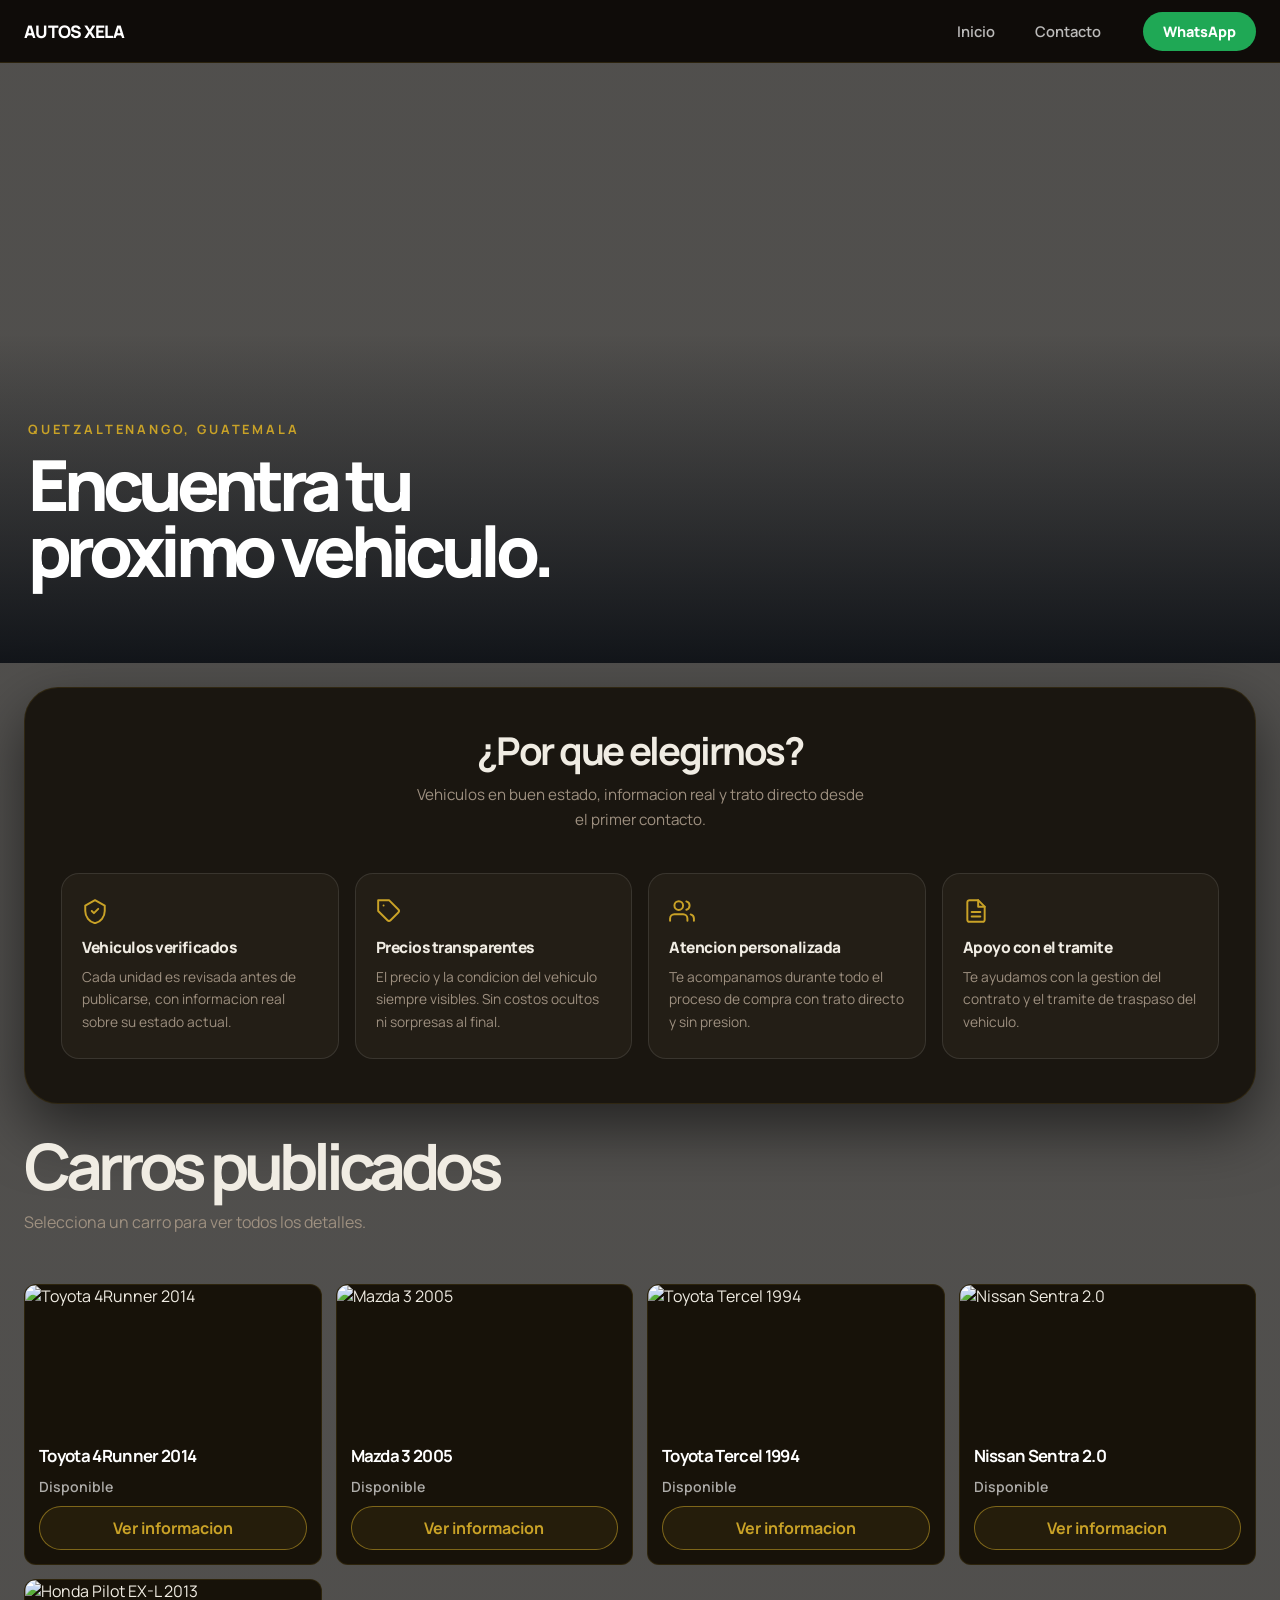
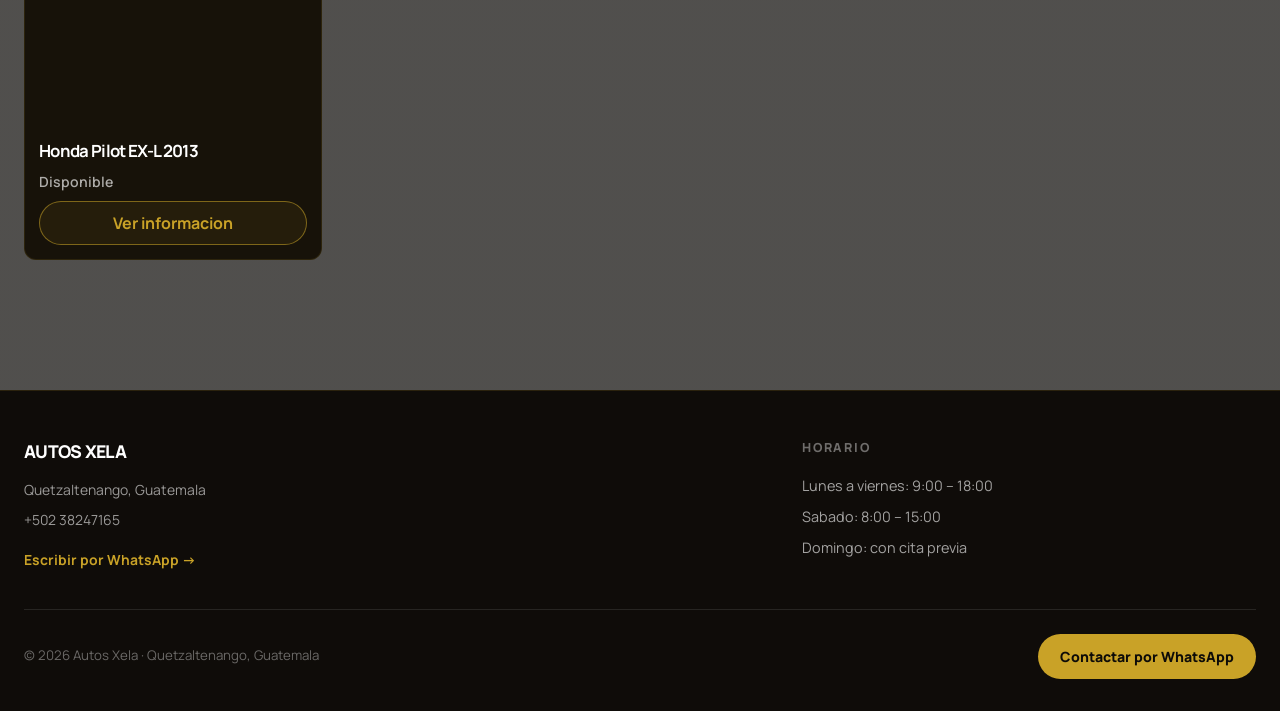
==== index.html @ ed4cdabb "Actualizar numero de WhatsApp a 38247165 en todas las paginas Co-Authored-By: Claude Sonnet 4.6 <nor" ====
<!DOCTYPE html>
<html lang="es">
<head>
  <meta charset="UTF-8">
  <meta name="viewport" content="width=device-width, initial-scale=1.0">
  <title>Autos Xela – Vehiculos en Quetzaltenango</title>
  <link rel="preconnect" href="https://fonts.googleapis.com">
  <link rel="preconnect" href="https://fonts.gstatic.com" crossorigin>
  <link href="https://fonts.googleapis.com/css2?family=Manrope:wght@400;500;700;800&display=swap" rel="stylesheet">
  <link rel="stylesheet" href="style.css">
</head>
<body>
  <div class="page-shell">

    <nav class="site-nav">
      <div class="nav-shell">
        <a href="index.html" class="nav-brand">AUTOS XELA</a>
        <div class="nav-links">
          <a href="index.html" class="nav-link">Inicio</a>
          <a href="#contacto" class="nav-link">Contacto</a>
        </div>
        <a class="whatsapp-nav-btn" href="https://wa.me/50238247165" target="_blank" rel="noopener noreferrer">WhatsApp</a>
      </div>
    </nav>

    <header class="hero">
      <div class="hero-cta-block">
        <span class="hero-cta-label">Quetzaltenango, Guatemala</span>
        <h1 class="hero-cta-heading">Encuentra tu<br>proximo vehiculo.</h1>
      </div>
    </header>

    <section class="why-section">
      <div class="why-shell">
        <div class="why-header">
          <h2>¿Por que elegirnos?</h2>
          <p>Vehiculos en buen estado, informacion real y trato directo desde el primer contacto.</p>
        </div>
        <div class="why-grid">
          <div class="why-card">
            <div class="why-icon">
              <svg viewBox="0 0 24 24" fill="none" stroke="currentColor" stroke-width="1.8" stroke-linecap="round" stroke-linejoin="round">
                <path d="M12 2L3 7v5c0 5.25 3.75 10.15 9 11.25C17.25 22.15 21 17.25 21 12V7L12 2z"/>
                <polyline points="9 12 11 14 15 10"/>
              </svg>
            </div>
            <h3>Vehiculos verificados</h3>
            <p>Cada unidad es revisada antes de publicarse, con informacion real sobre su estado actual.</p>
          </div>
          <div class="why-card">
            <div class="why-icon">
              <svg viewBox="0 0 24 24" fill="none" stroke="currentColor" stroke-width="1.8" stroke-linecap="round" stroke-linejoin="round">
                <path d="M20.59 13.41l-7.17 7.17a2 2 0 01-2.83 0L2 12V2h10l8.59 8.59a2 2 0 010 2.82z"/>
                <line x1="7" y1="7" x2="7.01" y2="7"/>
              </svg>
            </div>
            <h3>Precios transparentes</h3>
            <p>El precio y la condicion del vehiculo siempre visibles. Sin costos ocultos ni sorpresas al final.</p>
          </div>
          <div class="why-card">
            <div class="why-icon">
              <svg viewBox="0 0 24 24" fill="none" stroke="currentColor" stroke-width="1.8" stroke-linecap="round" stroke-linejoin="round">
                <path d="M17 21v-2a4 4 0 00-4-4H5a4 4 0 00-4 4v2"/>
                <circle cx="9" cy="7" r="4"/>
                <path d="M23 21v-2a4 4 0 00-3-3.87M16 3.13a4 4 0 010 7.75"/>
              </svg>
            </div>
            <h3>Atencion personalizada</h3>
            <p>Te acompanamos durante todo el proceso de compra con trato directo y sin presion.</p>
          </div>
          <div class="why-card">
            <div class="why-icon">
              <svg viewBox="0 0 24 24" fill="none" stroke="currentColor" stroke-width="1.8" stroke-linecap="round" stroke-linejoin="round">
                <path d="M14 2H6a2 2 0 00-2 2v16a2 2 0 002 2h12a2 2 0 002-2V8z"/>
                <polyline points="14 2 14 8 20 8"/>
                <line x1="16" y1="13" x2="8" y2="13"/>
                <line x1="16" y1="17" x2="8" y2="17"/>
              </svg>
            </div>
            <h3>Apoyo con el tramite</h3>
            <p>Te ayudamos con la gestion del contrato y el tramite de traspaso del vehiculo.</p>
          </div>
        </div>
      </div>
    </section>

    <main class="main-content">
      <section class="inventory-section">
        <div class="section-title">
          <h2>Carros publicados</h2>
          <p>Selecciona un carro para ver todos los detalles.</p>
        </div>
        <div class="inventory-grid" id="inventoryGrid"></div>
      </section>
    </main>

    <footer id="contacto" class="site-footer">
      <div class="footer-shell">
        <div class="footer-main-grid">
          <div class="footer-brand-col">
            <span class="footer-brand">AUTOS XELA</span>
            <p>Quetzaltenango, Guatemala</p>
            <p>+502 38247165</p>
            <a class="footer-wa-inline" href="https://wa.me/50238247165" target="_blank" rel="noopener noreferrer">Escribir por WhatsApp →</a>
          </div>
          <div class="footer-column">
            <h3>Horario</h3>
            <p>Lunes a viernes: 9:00 – 18:00</p>
            <p>Sabado: 8:00 – 15:00</p>
            <p>Domingo: con cita previa</p>
          </div>
        </div>
        <div class="footer-bottom">
          <p>© 2026 Autos Xela · Quetzaltenango, Guatemala</p>
          <a class="footer-whatsapp" href="https://wa.me/50238247165" target="_blank" rel="noopener noreferrer">Contactar por WhatsApp</a>
        </div>
      </div>
    </footer>

  </div>

  <template id="carCardTemplate">
    <article class="car-card">
      <img class="car-main-image" src="" alt="">
      <div class="car-card-body">
        <h3 class="car-title"></h3>
        <p class="car-status-text"></p>
        <button class="view-details-btn" type="button">Ver informacion</button>
      </div>
    </article>
  </template>

  <script>
    const defaultCars = [
      {
        id: 1001,
        name: "Toyota 4Runner 2014",
        status: "Disponible",
        price: "Q140,000",
        priceType: "Negociable",
        mainImage: "imagenes/Secundaria1.png",
        secondaryImages: [
          "imagenes/Enfrente1.jpeg",
          "imagenes/Carro1.jpeg",
          "imagenes/Foto1.jpeg",
          "imagenes/Detras1.jpeg",
          "imagenes/Baul1.jpeg",
          "imagenes/Timon.jpeg"
        ],
        specs: [
          { label: "Año",         value: "2014" },
          { label: "Version",     value: "SR5" },
          { label: "Motor",       value: "V6 4.0L DOHC" },
          { label: "Potencia",    value: "270 HP" },
          { label: "Torque",      value: "278 lb-pie" },
          { label: "Transmision", value: "Automatica 5 vel." },
          { label: "Traccion",    value: "4x2" },
          { label: "Combustible", value: "Gasolina" },
          { label: "Pasajeros",   value: "5 - 7" },
          { label: "Tanque",      value: "87 litros" },
          { label: "Frenos",      value: "ABS" },
          { label: "Remolque",    value: "Hasta 2,268 kg" }
        ],
        highlights: [
          "Motor en excelente estado",
          "Interior de cuero original",
          "Llantas al 95% de vida",
          "Aire acondicionado funcionando perfectamente",
          "89,000 millas comprobables",
          "Sin ningun check ni pendiente mecanico",
          "Detalles menores de pintura exterior",
          "Ideal para ciudad y viajes largos"
        ],
        description: "Q140,000 — Negociable. SUV robusta en excelente estado general."
      },
      {
        id: 1002,
        name: "Mazda 3 2005",
        status: "Disponible",
        price: "Q20,000",
        priceType: "Precio fijo",
        mainImage: "imagenes/Secundaria2.jfif",
        secondaryImages: [
          "imagenes/Baul2.jfif",
          "imagenes/Baul2.1.jfif",
          "imagenes/Capo2.jfif",
          "imagenes/Motor2.jfif",
          "imagenes/Volante2.jfif"
        ],
        specs: [
          { label: "Año",         value: "2005" },
          { label: "Color",       value: "Gris" },
          { label: "Motor",       value: "2.3L DOHC" },
          { label: "Cilindros",   value: "4 en linea" },
          { label: "Transmision", value: "Automatica Tiptronic" },
          { label: "Traccion",    value: "Delantera (FWD)" },
          { label: "Combustible", value: "Gasolina" },
          { label: "Pasajeros",   value: "5" },
          { label: "Direccion",   value: "Asistida" },
          { label: "A/C",         value: "Si" }
        ],
        highlights: [
          "Motor 2.3L al 100%, sin humo ni corrosion",
          "Transmision automatica Tiptronic",
          "Suspension ajustada recientemente",
          "Aire acondicionado funcionando correctamente",
          "Interior espacioso para 5 pasajeros",
          "Llantas con aprox. 50% de vida util",
          "Economico de mantener, ideal para uso diario",
          "Detalles esteticos de pintura en bumper y capo"
        ],
        description: "Q20,000 — Precio fijo. Mazda 3 Sedan 2005 color gris."
      },
      {
        id: 1003,
        name: "Toyota Tercel 1994",
        status: "Disponible",
        price: "Q20,000",
        priceType: "Poco negociable",
        mainImage: "imagenes/Toyota Tercel 1994.jpeg",
        secondaryImages: [],
        bodyDescription: "Toyota Tercel 1994 de 2 puertas, equipado con motor 1.5L y transmision mecanica. Vehiculo economico y confiable, ideal para uso diario. Cuenta con aire acondicionado, suspension en buenas condiciones y llantas con aproximadamente 70% de vida util.",
        specs: [
          { label: "Marca",       value: "Toyota" },
          { label: "Modelo",      value: "Tercel" },
          { label: "Motor",       value: "1.5L" },
          { label: "Cilindros",   value: "4 en linea" },
          { label: "Transmision", value: "Mecanica" },
          { label: "Direccion",   value: "Asistida" },
          { label: "Combustible", value: "Gasolina" }
        ],
        highlights: [
          "Motor 1.5L economico y confiable",
          "Caja mecanica en excelente estado",
          "Suspension en buenas condiciones",
          "Aire acondicionado equipado",
          "Llantas con 70% de vida util",
          "Vehiculo ligero y economico de mantener",
          "Modificaciones esteticas deportivas"
        ],
        negatives: [
          "Detalles de pintura en distintas areas",
          "Rayones y desgaste estetico por uso",
          "Modificaciones visuales realizadas por propietario anterior"
        ],
        description: "Q20,000 — Poco negociable."
      },
      {
        id: 1004,
        name: "Nissan Sentra 2.0",
        status: "Disponible",
        price: "Q24,000",
        priceType: "Poco negociable",
        mainImage: "imagenes/Nissan Sentra 2.0.png",
        secondaryImages: [],
        bodyDescription: "Nissan Sentra equipado con motor 2.0L y transmision automatica. Vehiculo comodo, economico y confiable para uso diario. Motor, caja y suspension en excelente estado de funcionamiento.",
        specs: [
          { label: "Marca",       value: "Nissan" },
          { label: "Modelo",      value: "Sentra" },
          { label: "Motor",       value: "2.0L" },
          { label: "Transmision", value: "Automatica" },
          { label: "Combustible", value: "Gasolina" },
          { label: "Direccion",   value: "Asistida" }
        ],
        highlights: [
          "Motor 2.0L en excelente estado",
          "Caja automatica funcionando al 100%",
          "Suspension en optimas condiciones",
          "Aire acondicionado funcionando correctamente",
          "Vehiculo economico de mantener",
          "Ideal para uso diario y familiar"
        ],
        negatives: [
          "Rayones visibles en la pintura",
          "Actualmente cuenta con 3 aros instalados",
          "Desgaste estetico normal por uso",
          "Se recomienda inspeccion visual para verificar detalles cosmeticos"
        ],
        description: "Q24,000 — Poco negociable."
      },
      {
        id: 1005,
        name: "Honda Pilot EX-L 2013",
        status: "Disponible",
        price: "Q65,000",
        priceType: "Poco negociable",
        mainImage: "imagenes/Honda Pilot EX-L 2013.png",
        secondaryImages: [],
        bodyDescription: "Honda Pilot 2013 equipada con motor 3.5L V6 y transmision automatica. Vehiculo espacioso y comodo para toda la familia, ideal para uso diario o viajes largos.",
        specs: [
          { label: "Marca",       value: "Honda" },
          { label: "Modelo",      value: "Pilot EX-L" },
          { label: "Motor",       value: "3.5L V6" },
          { label: "Transmision", value: "Automatica" },
          { label: "Combustible", value: "Gasolina" },
          { label: "Pasajeros",   value: "8" }
        ],
        highlights: [],
        negatives: [],
        description: "Q65,000 — Poco negociable."
      },
    ];

    const storageKey = "carros-page-inventory";
    const dbName    = "carros-page-db";
    const storeName = "inventario";
    const inventoryGrid = document.getElementById("inventoryGrid");
    const template      = document.getElementById("carCardTemplate");
    let carsCache = [];

    function shouldRemoveCar(car) {
      const name = (car?.name || "").trim().toLowerCase();
      if (name === "yaris" || name === "hola") return true;
      if ((car?.mainImage || "").includes("unsplash.com")) return true;
      return false;
    }

    function sanitizeCars(cars) {
      if (!Array.isArray(cars)) return [];
      return cars.filter((car) => !shouldRemoveCar(car));
    }

    function openDatabase() {
      return new Promise((resolve, reject) => {
        const req = indexedDB.open(dbName, 1);
        req.onupgradeneeded = () => {
          const db = req.result;
          if (!db.objectStoreNames.contains(storeName)) db.createObjectStore(storeName);
        };
        req.onsuccess = () => resolve(req.result);
        req.onerror  = () => reject(new Error("No se pudo abrir la base de datos del navegador."));
      });
    }

    async function readInventoryFromDb() {
      const db = await openDatabase();
      return new Promise((resolve, reject) => {
        const tx  = db.transaction(storeName, "readonly");
        const req = tx.objectStore(storeName).get(storageKey);
        req.onsuccess = () => resolve(req.result);
        req.onerror   = () => reject(new Error("No se pudo leer el inventario guardado."));
      });
    }

    async function writeInventoryToDb(cars) {
      const db = await openDatabase();
      return new Promise((resolve, reject) => {
        const tx  = db.transaction(storeName, "readwrite");
        const req = tx.objectStore(storeName).put(cars, storageKey);
        req.onsuccess = () => resolve();
        req.onerror   = () => reject(new Error("No se pudo guardar el inventario."));
      });
    }

    async function loadCars() {
      const savedCars = await readInventoryFromDb();
      if (Array.isArray(savedCars) && savedCars.length > 0) {
        let cleaned = sanitizeCars(savedCars);
        let needsSave = false;

        cleaned = cleaned.map(car => {
          const def = defaultCars.find(d => d.name === car.name);
          if (!car.id) {
            car.id = def ? def.id : Date.now();
            needsSave = true;
          }
          if (def) {
            if (!car.specs      && def.specs)      { car.specs      = def.specs;      needsSave = true; }
            if (!car.highlights && def.highlights)  { car.highlights = def.highlights; needsSave = true; }
            if (!car.price      && def.price)      { car.price      = def.price;      needsSave = true; }
            if (!car.priceType  && def.priceType)  { car.priceType  = def.priceType;  needsSave = true; }
          }
          return car;
        });

        if (cleaned.length !== savedCars.length) {
          needsSave = true;
        }
        if (needsSave) await writeInventoryToDb(cleaned);
        carsCache = cleaned;
        return cleaned;
      }

      const legacy = localStorage.getItem(storageKey);
      if (legacy) {
        try {
          const parsed = JSON.parse(legacy);
          if (Array.isArray(parsed) && parsed.length > 0) {
            const cleaned = sanitizeCars(parsed);
            await writeInventoryToDb(cleaned);
            localStorage.removeItem(storageKey);
            carsCache = cleaned;
            return cleaned;
          }
        } catch (_) {
          localStorage.removeItem(storageKey);
        }
      }

      const defaults = sanitizeCars(defaultCars);
      await writeInventoryToDb(defaults);
      carsCache = defaults;
      return defaults;
    }

    async function renderCars() {
      const cars = await loadCars();
      inventoryGrid.innerHTML = "";

      cars.forEach((car) => {
        const card      = template.content.cloneNode(true);
        const img       = card.querySelector(".car-main-image");
        const title     = card.querySelector(".car-title");
        const statusTxt = card.querySelector(".car-status-text");
        const btn       = card.querySelector(".view-details-btn");

        img.src               = car.mainImage;
        img.alt               = car.name;
        title.textContent     = car.name;
        statusTxt.textContent = car.status;

        btn.addEventListener("click", () => {
          window.location.href = "carro.html?id=" + car.id;
        });

        inventoryGrid.appendChild(card);
      });
    }

    renderCars().catch(console.error);
  </script>
</body>
</html>
---- style.css ----
:root {
  --bg: #0d0b08;
  --surface: #1a1610;
  --soft-surface: #231e16;
  --text: #f0ece3;
  --muted: #9e9080;
  --line: rgba(255, 255, 255, 0.1);
  --green: #1aa360;
  --red: #e05c54;
  --whatsapp: #1fa855;
  --blue: #c9a227;
  --gold: #c9a227;
  --radius-xl: 34px;
  --radius-lg: 24px;
  --radius-md: 18px;
  --shadow: 0 24px 60px rgba(0, 0, 0, 0.55);
}

* {
  box-sizing: border-box;
  margin: 0;
  padding: 0;
}

body {
  font-family: "Manrope", sans-serif;
  background:
    linear-gradient(rgba(13,11,8,0.72), rgba(13,11,8,0.72)),
    url('imagenes/FondoPagina.png') center top / cover no-repeat fixed;
  color: var(--text);
}

img {
  width: 100%;
  display: block;
}

button, input, textarea, select {
  font: inherit;
}

a {
  color: inherit;
  text-decoration: none;
}

.page-shell {
  width: min(100%, 1440px);
  margin: 0 auto;
  background: transparent;
}

/* ── Nav ──────────────────────────────────────── */

.site-nav {
  background: #0f0c09;
  border-bottom: 1px solid rgba(201, 162, 39, 0.15);
  padding: 0 24px;
}

.nav-shell {
  display: flex;
  align-items: center;
  height: 62px;
  gap: 24px;
}

.nav-brand {
  font-size: 1.08rem;
  font-weight: 800;
  color: #ffffff;
  letter-spacing: -0.04em;
  margin-right: auto;
}

.nav-links {
  display: flex;
  align-items: center;
  gap: 4px;
}

.nav-link {
  padding: 8px 18px;
  border-radius: 999px;
  color: rgba(255, 255, 255, 0.72);
  font-size: 0.92rem;
  font-weight: 600;
  transition: background 0.15s, color 0.15s;
}

.nav-link:hover {
  background: rgba(255, 255, 255, 0.09);
  color: #ffffff;
}

.whatsapp-nav-btn {
  padding: 10px 20px;
  border-radius: 999px;
  background: var(--whatsapp);
  color: #fff;
  font-size: 0.9rem;
  font-weight: 800;
  transition: background 0.15s;
  white-space: nowrap;
}

.whatsapp-nav-btn:hover {
  background: #168647;
}

/* ── Hero ────────────────────────────────────────── */

.hero {
  position: relative;
  height: 600px;
  background: url('imagenes/Principal1.png') center / cover no-repeat;
  overflow: hidden;
  display: flex;
  align-items: flex-end;
}

.hero::before {
  content: '';
  position: absolute;
  inset: 0;
  background: linear-gradient(to top, rgba(4, 8, 14, 0.82) 0%, transparent 55%);
}

.hero-cta-block {
  position: relative;
  z-index: 1;
  padding: 0 28px 48px;
}

.hero-cta-label {
  display: block;
  color: var(--gold);
  font-size: 0.80rem;
  font-weight: 700;
  letter-spacing: 0.22em;
  text-transform: uppercase;
  margin-bottom: 14px;
}

.hero-cta-heading {
  font-size: clamp(2.4rem, 5.5vw, 4.4rem);
  font-weight: 800;
  letter-spacing: -0.08em;
  color: #ffffff;
  line-height: 0.93;
  margin-bottom: 32px;
}

.hero-cta-btn {
  display: inline-flex;
  align-items: center;
  gap: 10px;
  padding: 18px 36px;
  background: var(--gold);
  color: #0d0b08;
  border-radius: 999px;
  font-weight: 800;
  font-size: 0.97rem;
  transition: opacity 0.15s;
}

.hero-cta-btn:hover {
  opacity: 0.88;
}

.hero-plain {
  height: 280px;
  background: url('imagenes/Principal1.png') center / cover no-repeat;
  overflow: hidden;
  position: relative;
}

.hero-plain::after {
  content: '';
  position: absolute;
  inset: 0;
  background: linear-gradient(to bottom, rgba(13,11,8,0.35) 0%, rgba(13,11,8,0.7) 100%);
}

/* ── Main ──────────────────────────────────────── */

.main-content {
  padding-top: 24px;
}

.form-section,
.inventory-section {
  padding: 0 24px;
}

.section-card {
  background: var(--surface);
  box-shadow: var(--shadow);
  border-radius: var(--radius-xl);
  border: 1px solid rgba(201, 162, 39, 0.1);
}

.form-shell {
  padding: 40px;
}

.section-title {
  margin-bottom: 28px;
}

.section-title h2 {
  font-size: clamp(2.8rem, 5vw, 4.3rem);
  line-height: 0.95;
  letter-spacing: -0.08em;
}

.section-title p {
  margin-top: 14px;
  color: var(--muted);
  max-width: 620px;
  line-height: 1.6;
}

/* ── Form ──────────────────────────────────────── */

.car-form {
  display: grid;
  grid-template-columns: repeat(2, 1fr);
  gap: 18px;
}

.input-group {
  display: flex;
  flex-direction: column;
  gap: 10px;
}

.input-group label {
  font-size: 0.95rem;
  font-weight: 700;
}

.input-help {
  color: var(--muted);
  font-size: 0.85rem;
  line-height: 1.5;
}

.input-group input,
.input-group textarea,
.input-group select {
  width: 100%;
  padding: 16px 18px;
  border: 1px solid var(--line);
  border-radius: var(--radius-md);
  background: #fff;
  color: var(--text);
  outline: 0;
}

.input-group textarea {
  resize: vertical;
}

.full-width,
.submit-btn {
  grid-column: 1 / -1;
}

.submit-btn {
  justify-self: start;
}

.primary-btn {
  border: 0;
  border-radius: 999px;
  padding: 15px 26px;
  background: var(--blue);
  color: #fff;
  font-weight: 700;
  cursor: pointer;
}

.form-message {
  grid-column: 1 / -1;
  min-height: 24px;
  font-size: 0.95rem;
  font-weight: 700;
}

.form-message.success { color: var(--green); }
.form-message.error   { color: var(--red); }

/* ── Inventory ──────────────────────────────────── */

.inventory-section {
  padding-bottom: 70px;
  padding-top: 8px;
}

.inventory-section .section-title {
  padding-bottom: 20px;
}

.form-section {
  padding-bottom: 70px;
}

.inventory-shell {
  padding: 40px;
  background: var(--soft-surface);
}

.inventory-grid {
  display: grid;
  grid-template-columns: repeat(4, 1fr);
  gap: 14px;
}

.car-card {
  background: #171209;
  border: 1px solid rgba(201, 162, 39, 0.12);
  overflow: hidden;
  display: flex;
  flex-direction: column;
  border-radius: 12px;
  transition: transform 0.2s ease, border-color 0.2s ease, box-shadow 0.2s ease;
}

.car-card:hover {
  border-color: rgba(201, 162, 39, 0.5);
  transform: translateY(-2px);
  box-shadow: 0 8px 32px rgba(201, 162, 39, 0.12);
}

.car-main-image {
  height: 145px;
  object-fit: cover;
}

.car-card-body {
  padding: 14px;
  display: flex;
  flex-direction: column;
  gap: 10px;
}

.car-title {
  font-size: 1.05rem;
  letter-spacing: -0.04em;
  color: #fff;
}

.car-status-text {
  color: rgba(255, 255, 255, 0.65);
  font-size: 0.88rem;
  font-weight: 600;
}

.view-details-btn {
  border: 1.5px solid rgba(201, 162, 39, 0.55);
  border-radius: 999px;
  padding: 10px 14px;
  background: rgba(201, 162, 39, 0.08);
  color: var(--gold);
  font-weight: 700;
  cursor: pointer;
  transition: background 0.2s, border-color 0.2s;
}

.view-details-btn:hover {
  background: rgba(201, 162, 39, 0.18);
  border-color: var(--gold);
}

/* ── Why Section ────────────────────────────────── */

.why-section {
  padding: 24px 24px 0;
}

.why-shell {
  background: var(--surface);
  border: 1px solid rgba(201, 162, 39, 0.12);
  border-radius: var(--radius-xl);
  padding: 44px 36px;
  box-shadow: var(--shadow);
}

.why-header {
  text-align: center;
  margin-bottom: 40px;
}

.why-header h2 {
  font-size: clamp(1.7rem, 3vw, 2.4rem);
  letter-spacing: -0.06em;
  line-height: 1;
  margin-bottom: 12px;
}

.why-header p {
  color: var(--muted);
  font-size: 0.95rem;
  max-width: 460px;
  margin: 0 auto;
  line-height: 1.65;
}

.why-grid {
  display: grid;
  grid-template-columns: repeat(4, 1fr);
  gap: 16px;
}

.why-card {
  background: var(--soft-surface);
  border-radius: 18px;
  padding: 24px 20px;
  border: 1px solid var(--line);
}

.why-icon {
  width: 26px;
  height: 26px;
  color: var(--gold);
  margin-bottom: 12px;
}

.why-card h3 {
  font-size: 0.97rem;
  font-weight: 800;
  letter-spacing: -0.03em;
  margin-bottom: 8px;
  color: var(--text);
}

.why-card p {
  color: var(--muted);
  font-size: 0.86rem;
  line-height: 1.65;
}

/* ── Footer ─────────────────────────────────────── */

.site-footer {
  background: #0f0c09;
  border-top: 1px solid rgba(201, 162, 39, 0.15);
  margin-top: 60px;
  padding: 48px 24px 0;
  color: #fff;
}

.footer-shell {
  max-width: 100%;
}

.footer-main-grid {
  display: grid;
  grid-template-columns: 1.6fr 1fr;
  gap: 52px;
  padding-bottom: 40px;
  border-bottom: 1px solid rgba(255, 255, 255, 0.1);
}

.footer-brand-col {
  display: flex;
  flex-direction: column;
  gap: 8px;
}

.footer-brand {
  font-size: 1.1rem;
  font-weight: 800;
  letter-spacing: -0.04em;
  color: #ffffff;
  margin-bottom: 8px;
}

.footer-brand-col p {
  color: rgba(255, 255, 255, 0.58);
  font-size: 0.87rem;
  line-height: 1.6;
}

.footer-wa-inline {
  display: inline-block;
  margin-top: 10px;
  color: var(--gold);
  font-size: 0.87rem;
  font-weight: 700;
  transition: opacity 0.15s;
}

.footer-wa-inline:hover { opacity: 0.8; }

.footer-column {
  display: flex;
  flex-direction: column;
}

.footer-column h3 {
  font-size: 0.78rem;
  font-weight: 800;
  letter-spacing: 0.14em;
  text-transform: uppercase;
  color: rgba(255, 255, 255, 0.4);
  margin-bottom: 18px;
}

.footer-column p {
  color: rgba(255, 255, 255, 0.62);
  font-size: 0.9rem;
  line-height: 1.6;
  margin-bottom: 8px;
}

.footer-column a {
  display: block;
  color: rgba(255, 255, 255, 0.75);
  font-size: 0.9rem;
  font-weight: 600;
  margin-bottom: 10px;
  transition: color 0.15s;
}

.footer-column a:hover { color: #ffffff; }

.footer-bottom {
  display: flex;
  align-items: center;
  justify-content: space-between;
  gap: 20px;
  padding: 24px 0 32px;
}

.footer-bottom p {
  color: rgba(255, 255, 255, 0.38);
  font-size: 0.83rem;
  line-height: 1.5;
}

.footer-whatsapp {
  display: inline-flex;
  align-items: center;
  justify-content: center;
  padding: 13px 22px;
  border-radius: 999px;
  background: var(--gold);
  color: #0d0b08;
  font-size: 0.88rem;
  font-weight: 800;
  white-space: nowrap;
  transition: opacity 0.15s;
}

.footer-whatsapp:hover { opacity: 0.88; }

/* ── Lightbox ─────────────────────────────────────── */

.lightbox {
  position: fixed;
  inset: 0;
  background: rgba(4, 8, 14, 0.96);
  z-index: 9999;
  display: flex;
  align-items: center;
  justify-content: center;
  padding: 60px 80px;
  opacity: 0;
  pointer-events: none;
  transition: opacity 0.22s;
}

.lightbox.open {
  opacity: 1;
  pointer-events: all;
}

.lightbox-img {
  max-width: 100%;
  max-height: 100%;
  object-fit: contain;
  border-radius: 10px;
  user-select: none;
  display: block;
}

.lightbox-close {
  position: absolute;
  top: 18px;
  right: 22px;
  width: 44px;
  height: 44px;
  border-radius: 50%;
  background: rgba(255, 255, 255, 0.10);
  border: 1px solid rgba(255, 255, 255, 0.18);
  color: #fff;
  font-size: 1.4rem;
  cursor: pointer;
  display: flex;
  align-items: center;
  justify-content: center;
  transition: background 0.15s;
}

.lightbox-close:hover { background: rgba(255, 255, 255, 0.22); }

.lightbox-prev,
.lightbox-next {
  position: absolute;
  top: 50%;
  transform: translateY(-50%);
  width: 52px;
  height: 52px;
  border-radius: 50%;
  background: rgba(255, 255, 255, 0.10);
  border: 1px solid rgba(255, 255, 255, 0.18);
  color: #fff;
  font-size: 1.3rem;
  cursor: pointer;
  display: flex;
  align-items: center;
  justify-content: center;
  transition: background 0.15s;
}

.lightbox-prev { left: 20px; }
.lightbox-next { right: 20px; }
.lightbox-prev:hover,
.lightbox-next:hover { background: rgba(255, 255, 255, 0.22); }

.lightbox-counter {
  position: absolute;
  bottom: 20px;
  left: 50%;
  transform: translateX(-50%);
  color: rgba(255, 255, 255, 0.55);
  font-size: 0.86rem;
  font-weight: 600;
  letter-spacing: 0.08em;
}

/* ── Pagina de detalle del carro ─────────────────── */

.car-page-wrapper {
  padding: 36px 24px 80px;
}

.car-back-btn {
  display: inline-flex;
  align-items: center;
  gap: 8px;
  margin-bottom: 28px;
  color: var(--muted);
  font-size: 0.92rem;
  font-weight: 700;
  background: none;
  border: none;
  cursor: pointer;
  padding: 0;
  transition: color 0.15s;
}

.car-back-btn:hover {
  color: var(--text);
}

.car-page-hero {
  position: relative;
  height: 500px;
  border-radius: 28px;
  overflow: hidden;
  background: #d0d5dc;
  margin-bottom: 32px;
}

.car-page-hero img {
  width: 100%;
  height: 100%;
  object-fit: cover;
}

.car-page-hero::after {
  content: '';
  position: absolute;
  inset: 0;
  background: linear-gradient(to top, rgba(4, 8, 14, 0.72) 0%, transparent 55%);
}

.car-page-hero-footer {
  position: absolute;
  bottom: 30px;
  left: 36px;
  right: 36px;
  z-index: 1;
  display: flex;
  align-items: flex-end;
  justify-content: space-between;
  gap: 16px;
}

.car-page-name {
  font-size: clamp(2rem, 4vw, 3.2rem);
  line-height: 0.95;
  letter-spacing: -0.07em;
  color: #ffffff;
}

.car-page-status {
  display: inline-flex;
  align-items: center;
  padding: 8px 18px;
  border-radius: 999px;
  font-size: 0.82rem;
  font-weight: 800;
  letter-spacing: 0.08em;
  text-transform: uppercase;
  color: #fff;
  white-space: nowrap;
  flex-shrink: 0;
}

.car-page-status.available { background: var(--green); }
.car-page-status.sold      { background: var(--red); }

.car-page-body {
  display: grid;
  grid-template-columns: 1fr 380px;
  gap: 28px;
  align-items: start;
}

.car-page-left {
  display: flex;
  flex-direction: column;
  gap: 20px;
}

.car-page-gallery {
  display: grid;
  grid-template-columns: repeat(3, 1fr);
  gap: 12px;
}

.car-page-gallery img {
  height: 168px;
  object-fit: cover;
  border-radius: 18px;
  cursor: pointer;
  transition: opacity 0.18s, transform 0.18s;
}

.car-page-gallery img:hover {
  opacity: 0.85;
  transform: scale(1.02);
}

/* ── Specs ─────────────────────────────────────── */

.specs-section {
  background: var(--surface);
  border-radius: 24px;
  padding: 28px;
  border: 1px solid var(--line);
  box-shadow: var(--shadow);
}

.specs-section-title {
  font-size: 1rem;
  font-weight: 800;
  letter-spacing: -0.02em;
  margin-bottom: 18px;
  padding-bottom: 14px;
  border-bottom: 1px solid var(--line);
}

.car-specs-grid {
  display: grid;
  grid-template-columns: repeat(3, 1fr);
  gap: 10px;
}

.spec-item {
  background: var(--soft-surface);
  border-radius: 12px;
  padding: 12px 14px;
}

.spec-item-label {
  display: block;
  font-size: 0.70rem;
  font-weight: 700;
  letter-spacing: 0.1em;
  text-transform: uppercase;
  color: var(--muted);
  margin-bottom: 4px;
}

.spec-item-value {
  font-size: 0.94rem;
  font-weight: 700;
  color: var(--text);
}

.car-page-sidebar {
  position: sticky;
  top: 20px;
  background: var(--surface);
  border-radius: 24px;
  padding: 28px;
  border: 1px solid var(--line);
  box-shadow: var(--shadow);
}

.sidebar-label {
  display: block;
  font-size: 0.72rem;
  font-weight: 800;
  letter-spacing: 0.14em;
  text-transform: uppercase;
  color: var(--muted);
  margin-bottom: 6px;
}

.sidebar-price {
  font-size: 1.9rem;
  font-weight: 800;
  letter-spacing: -0.06em;
  color: var(--gold);
  line-height: 1.05;
  margin-bottom: 4px;
}

.sidebar-price-note {
  font-size: 0.80rem;
  color: var(--muted);
}

.sidebar-car-name {
  font-size: 1.45rem;
  line-height: 1.05;
  letter-spacing: -0.05em;
  margin-bottom: 8px;
}

.sidebar-status {
  display: inline-flex;
  align-items: center;
  padding: 5px 14px;
  border-radius: 999px;
  font-size: 0.78rem;
  font-weight: 800;
  letter-spacing: 0.08em;
  text-transform: uppercase;
  color: #fff;
}

.sidebar-status.available { background: var(--green); }
.sidebar-status.sold      { background: var(--red); }

.sidebar-divider {
  height: 1px;
  background: var(--line);
  margin: 18px 0;
}

.sidebar-description {
  color: var(--muted);
  font-size: 0.93rem;
  line-height: 1.75;
}

.car-highlights {
  list-style: none;
  margin: 0;
}

.car-highlights li {
  display: flex;
  align-items: flex-start;
  gap: 10px;
  padding: 8px 0;
  border-bottom: 1px solid var(--line);
  font-size: 0.91rem;
  color: var(--text);
  line-height: 1.4;
}

.car-highlights li:last-child { border-bottom: none; }

.car-highlights li::before {
  content: '✓';
  color: var(--gold);
  font-weight: 800;
  font-size: 0.82rem;
  flex-shrink: 0;
  margin-top: 1px;
}

.car-body-description {
  font-size: 0.95rem;
  line-height: 1.75;
  color: var(--muted);
  padding: 20px 0 4px;
  border-bottom: 1px solid var(--line);
  margin-bottom: 8px;
}

.car-negatives {
  list-style: none;
  margin: 0;
}

.car-negatives li {
  display: flex;
  align-items: flex-start;
  gap: 10px;
  padding: 8px 0;
  border-bottom: 1px solid var(--line);
  font-size: 0.91rem;
  color: var(--text);
  line-height: 1.4;
}

.car-negatives li:last-child { border-bottom: none; }

.car-negatives li::before {
  content: '!';
  color: #d97706;
  font-weight: 800;
  font-size: 0.82rem;
  flex-shrink: 0;
  margin-top: 1px;
}

.sidebar-contact-label {
  display: block;
  font-size: 0.72rem;
  font-weight: 800;
  letter-spacing: 0.14em;
  text-transform: uppercase;
  color: var(--muted);
  margin-bottom: 12px;
}

.contact-btn {
  display: flex;
  align-items: center;
  justify-content: center;
  gap: 10px;
  width: 100%;
  padding: 16px;
  border-radius: 14px;
  font-weight: 800;
  font-size: 0.97rem;
  border: 0;
  cursor: pointer;
  transition: opacity 0.15s;
  margin-bottom: 10px;
}

.contact-btn:last-child {
  margin-bottom: 0;
}

.contact-btn:hover {
  opacity: 0.86;
}

.contact-btn.wa {
  background: var(--gold);
  color: #0d0b08;
}

.contact-btn.phone {
  background: var(--soft-surface);
  color: var(--text);
  border: 1px solid var(--line);
}

.car-loading {
  text-align: center;
  padding: 80px 20px;
  color: var(--muted);
  font-size: 1.1rem;
}

/* ── Responsive ────────────────────────────────── */

@media (max-width: 1180px) {
  .inventory-grid {
    grid-template-columns: repeat(3, 1fr);
  }
  .car-page-body {
    grid-template-columns: 1fr 340px;
  }
}

@media (max-width: 1024px) {
  .inventory-grid {
    grid-template-columns: repeat(2, 1fr);
  }
  .why-grid {
    grid-template-columns: repeat(2, 1fr);
  }
  .car-page-body {
    grid-template-columns: 1fr;
  }
  .car-page-sidebar {
    position: static;
  }
}

@media (max-width: 820px) {
  .why-section {
    padding-left: 14px;
    padding-right: 14px;
  }
  .hero {
    height: 360px;
  }
  .car-page-hero {
    height: 320px;
  }
  .car-page-gallery {
    grid-template-columns: repeat(2, 1fr);
  }
  .car-page-gallery img.gallery-wide {
    grid-column: span 1;
  }
  .car-form,
  .inventory-grid {
    grid-template-columns: 1fr;
  }
  .inventory-shell {
    padding: 24px;
  }
  .form-shell {
    padding: 24px;
  }
  .footer-main-grid {
    grid-template-columns: 1fr 1fr;
    gap: 32px;
  }
  .car-main-image {
    height: 180px;
  }
  .submit-btn {
    width: 100%;
  }
}

@media (max-width: 640px) {
  .nav-shell {
    height: 56px;
    gap: 6px;
  }
  .whatsapp-nav-btn {
    padding: 8px 12px;
    font-size: 0.78rem;
  }
  .hero {
    height: 320px;
  }
  .hero-cta-block {
    padding: 0 20px 36px;
  }
  .hero-cta-heading {
    font-size: 2.2rem;
    margin-bottom: 22px;
  }
  .hero-cta-btn {
    padding: 15px 28px;
    font-size: 0.92rem;
  }
  .car-page-wrapper {
    padding: 20px 14px 60px;
  }
  .car-page-hero {
    height: 240px;
    border-radius: 18px;
  }
  .car-page-hero-footer {
    left: 18px;
    bottom: 16px;
    flex-direction: column;
    align-items: flex-start;
    gap: 8px;
  }
  .car-page-name {
    font-size: 1.5rem;
  }
  .car-page-gallery {
    grid-template-columns: repeat(2, 1fr);
  }
  .car-page-gallery img {
    height: 110px;
    border-radius: 12px;
  }
  .car-specs-grid {
    grid-template-columns: repeat(2, 1fr);
  }
  .why-shell {
    padding: 28px 18px;
  }
  .why-grid {
    grid-template-columns: 1fr 1fr;
    gap: 10px;
  }
  .section-title h2 {
    font-size: 2.1rem;
  }
  .site-footer {
    padding: 32px 18px 0;
    margin-top: 36px;
  }
  .footer-main-grid {
    grid-template-columns: 1fr;
    gap: 20px;
    padding-bottom: 24px;
  }
  .footer-bottom {
    flex-direction: column;
    align-items: flex-start;
    gap: 14px;
    padding: 18px 0 24px;
  }
  .footer-whatsapp {
    width: 100%;
    justify-content: center;
  }
  .specs-section {
    padding: 20px 18px;
  }
  .car-page-sidebar {
    padding: 22px 18px;
  }
  .sidebar-price {
    font-size: 1.6rem;
  }
}

@media (max-width: 420px) {
  .nav-shell {
    gap: 2px;
  }
  .nav-links {
    display: flex;
    gap: 0;
  }
  .nav-link {
    padding: 5px 8px;
    font-size: 0.76rem;
  }
  .whatsapp-nav-btn {
    padding: 7px 9px;
    font-size: 0.72rem;
  }
  .hero {
    height: 280px;
  }
  .hero-cta-heading {
    font-size: 1.9rem;
  }
  .inventory-shell {
    padding: 18px 14px;
  }
  .section-title h2 {
    font-size: 1.8rem;
  }
  .why-shell {
    padding: 22px 14px;
  }
  .why-grid {
    grid-template-columns: 1fr;
    gap: 10px;
  }
  .why-card {
    padding: 16px 14px;
  }
  .car-page-gallery {
    grid-template-columns: 1fr 1fr;
    gap: 8px;
  }
  .car-specs-grid {
    grid-template-columns: 1fr 1fr;
    gap: 8px;
  }
  .contact-btn {
    padding: 14px;
    font-size: 0.92rem;
  }
  .footer-shell {
    padding: 28px 16px 24px;
  }
}

/* Fix: background-attachment:fixed no funciona en iOS Safari; ajustar posicion para movil */
@media (max-width: 820px) {
  body {
    background-attachment: scroll;
    background-position: 60% top;
  }
}

@media (max-width: 480px) {
  body {
    background-position: 65% top;
    background-size: 220%;
  }
}
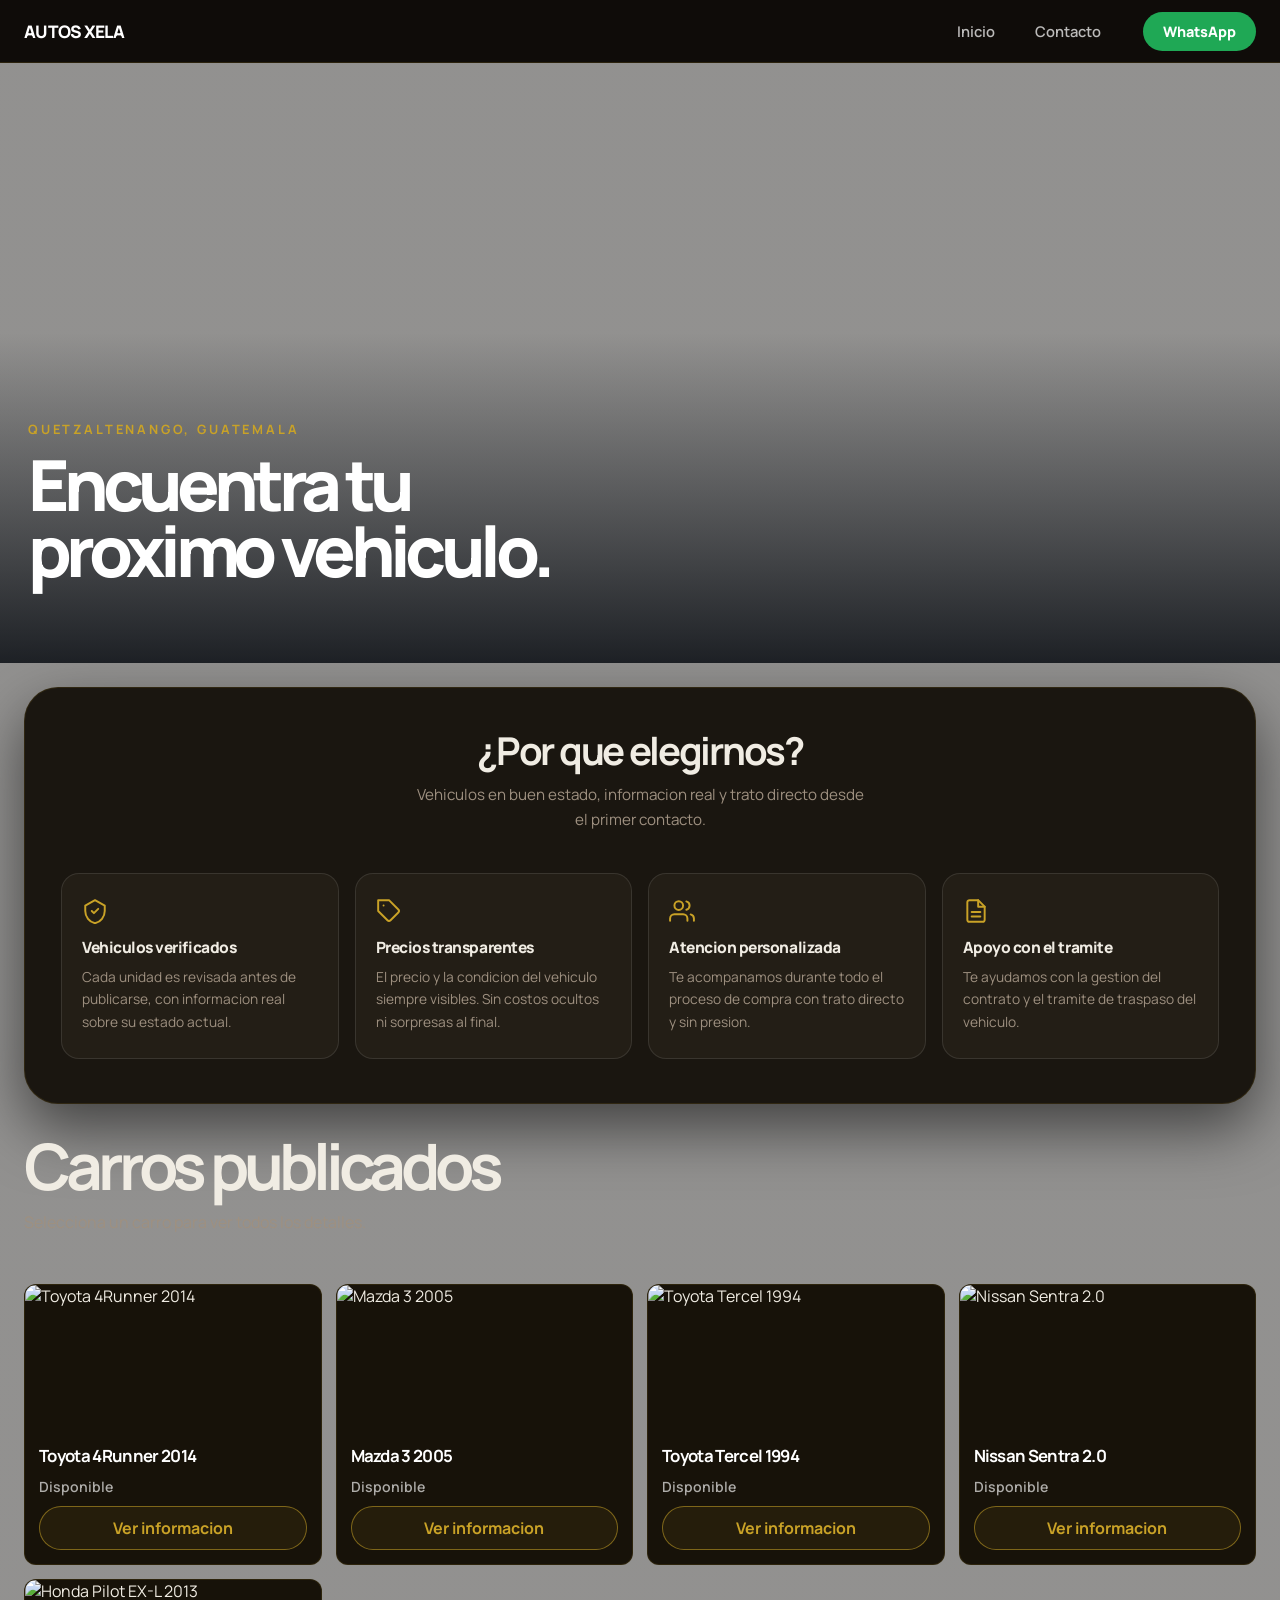
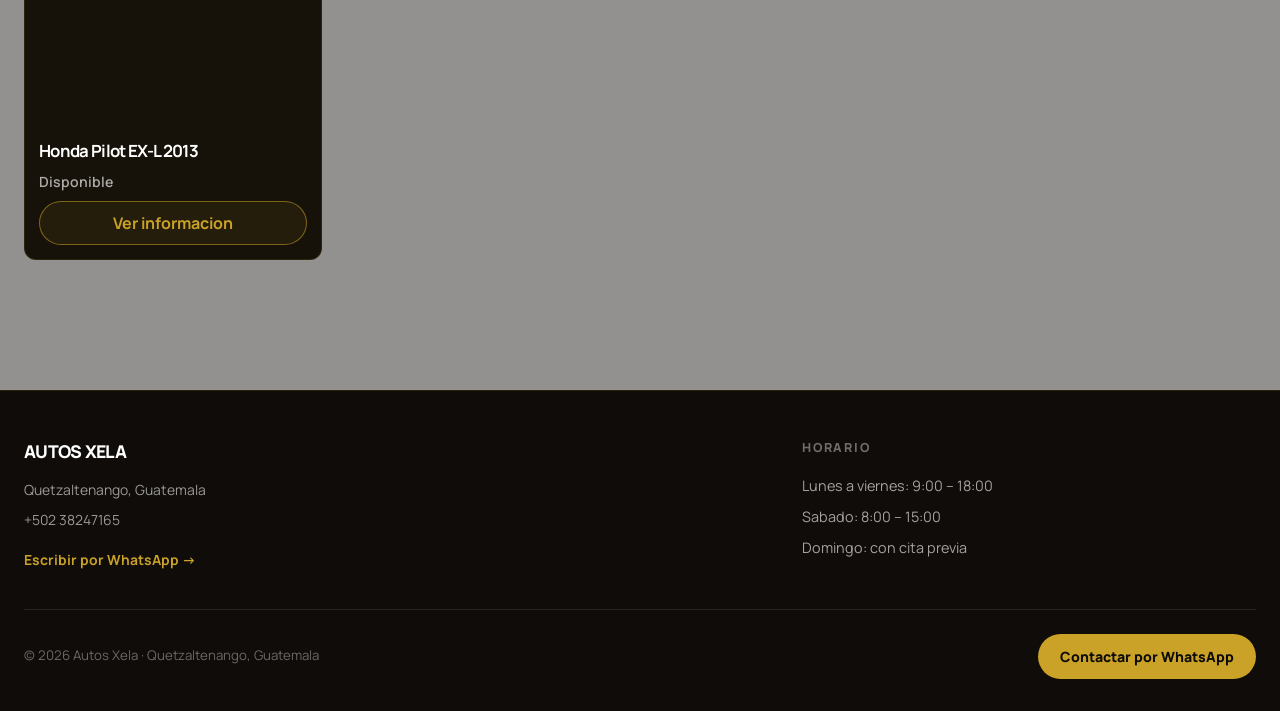
==== commit 7bdf41a2: "Sincronizar inventario entre dispositivos via JSONBin Co-Authored-By: Claude Sonnet 4.6 <noreply@ant" ====
--- a/index.html
+++ b/index.html
@@ -301,9 +301,7 @@
       },
     ];
 
-    const storageKey = "carros-page-inventory";
-    const dbName    = "carros-page-db";
-    const storeName = "inventario";
+    const BIN_ID        = "6a356040f5f4af5e290fcf56";
     const inventoryGrid = document.getElementById("inventoryGrid");
     const template      = document.getElementById("carCardTemplate");
     let carsCache = [];
@@ -320,87 +318,18 @@
       return cars.filter((car) => !shouldRemoveCar(car));
     }
 
-    function openDatabase() {
-      return new Promise((resolve, reject) => {
-        const req = indexedDB.open(dbName, 1);
-        req.onupgradeneeded = () => {
-          const db = req.result;
-          if (!db.objectStoreNames.contains(storeName)) db.createObjectStore(storeName);
-        };
-        req.onsuccess = () => resolve(req.result);
-        req.onerror  = () => reject(new Error("No se pudo abrir la base de datos del navegador."));
-      });
-    }
-
-    async function readInventoryFromDb() {
-      const db = await openDatabase();
-      return new Promise((resolve, reject) => {
-        const tx  = db.transaction(storeName, "readonly");
-        const req = tx.objectStore(storeName).get(storageKey);
-        req.onsuccess = () => resolve(req.result);
-        req.onerror   = () => reject(new Error("No se pudo leer el inventario guardado."));
-      });
-    }
-
-    async function writeInventoryToDb(cars) {
-      const db = await openDatabase();
-      return new Promise((resolve, reject) => {
-        const tx  = db.transaction(storeName, "readwrite");
-        const req = tx.objectStore(storeName).put(cars, storageKey);
-        req.onsuccess = () => resolve();
-        req.onerror   = () => reject(new Error("No se pudo guardar el inventario."));
-      });
-    }
-
     async function loadCars() {
-      const savedCars = await readInventoryFromDb();
-      if (Array.isArray(savedCars) && savedCars.length > 0) {
-        let cleaned = sanitizeCars(savedCars);
-        let needsSave = false;
-
-        cleaned = cleaned.map(car => {
-          const def = defaultCars.find(d => d.name === car.name);
-          if (!car.id) {
-            car.id = def ? def.id : Date.now();
-            needsSave = true;
-          }
-          if (def) {
-            if (!car.specs      && def.specs)      { car.specs      = def.specs;      needsSave = true; }
-            if (!car.highlights && def.highlights)  { car.highlights = def.highlights; needsSave = true; }
-            if (!car.price      && def.price)      { car.price      = def.price;      needsSave = true; }
-            if (!car.priceType  && def.priceType)  { car.priceType  = def.priceType;  needsSave = true; }
-          }
-          return car;
-        });
-
-        if (cleaned.length !== savedCars.length) {
-          needsSave = true;
+      try {
+        const res  = await fetch(`https://api.jsonbin.io/v3/b/${BIN_ID}/latest`);
+        const data = await res.json();
+        const remote = data.record?.cars;
+        if (Array.isArray(remote) && remote.length > 0) {
+          carsCache = sanitizeCars(remote);
+          return carsCache;
         }
-        if (needsSave) await writeInventoryToDb(cleaned);
-        carsCache = cleaned;
-        return cleaned;
-      }
-
-      const legacy = localStorage.getItem(storageKey);
-      if (legacy) {
-        try {
-          const parsed = JSON.parse(legacy);
-          if (Array.isArray(parsed) && parsed.length > 0) {
-            const cleaned = sanitizeCars(parsed);
-            await writeInventoryToDb(cleaned);
-            localStorage.removeItem(storageKey);
-            carsCache = cleaned;
-            return cleaned;
-          }
-        } catch (_) {
-          localStorage.removeItem(storageKey);
-        }
-      }
-
-      const defaults = sanitizeCars(defaultCars);
-      await writeInventoryToDb(defaults);
-      carsCache = defaults;
-      return defaults;
+      } catch (_) {}
+      carsCache = sanitizeCars(defaultCars);
+      return carsCache;
     }
 
     async function renderCars() {
--- a/style.css
+++ b/style.css
@@ -25,7 +25,7 @@
 body {
   font-family: "Manrope", sans-serif;
   background:
-    linear-gradient(rgba(13,11,8,0.72), rgba(13,11,8,0.72)),
+    linear-gradient(rgba(13,11,8,0.45), rgba(13,11,8,0.45)),
     url('imagenes/FondoPagina.png') center top / cover no-repeat fixed;
   color: var(--text);
 }
@@ -1206,7 +1206,8 @@
 
 @media (max-width: 480px) {
   body {
-    background-position: 65% top;
-    background-size: 220%;
-  }
-}
+    background:
+      linear-gradient(rgba(13,11,8,0.45), rgba(13,11,8,0.45)),
+      url('Imagenes/FondoPrincipalTelefono.png') center top / cover no-repeat scroll;
+  }
+}
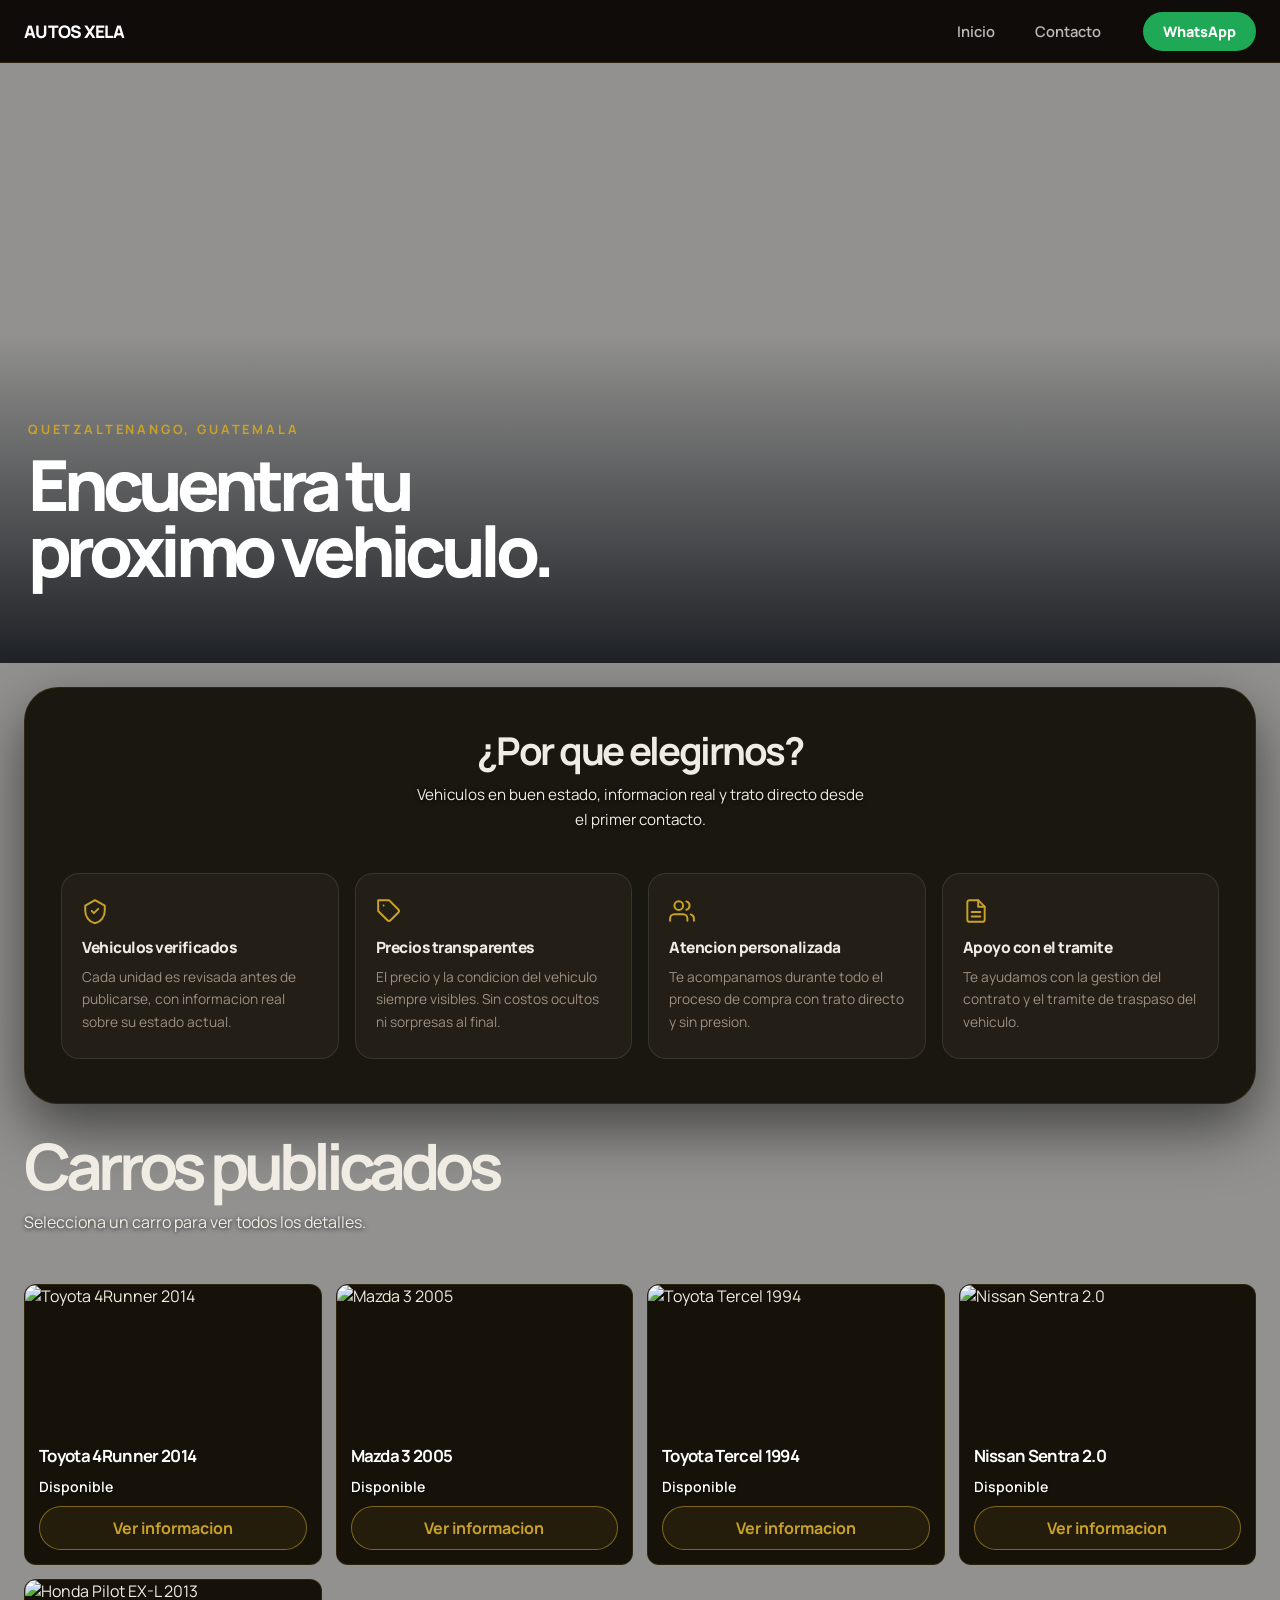
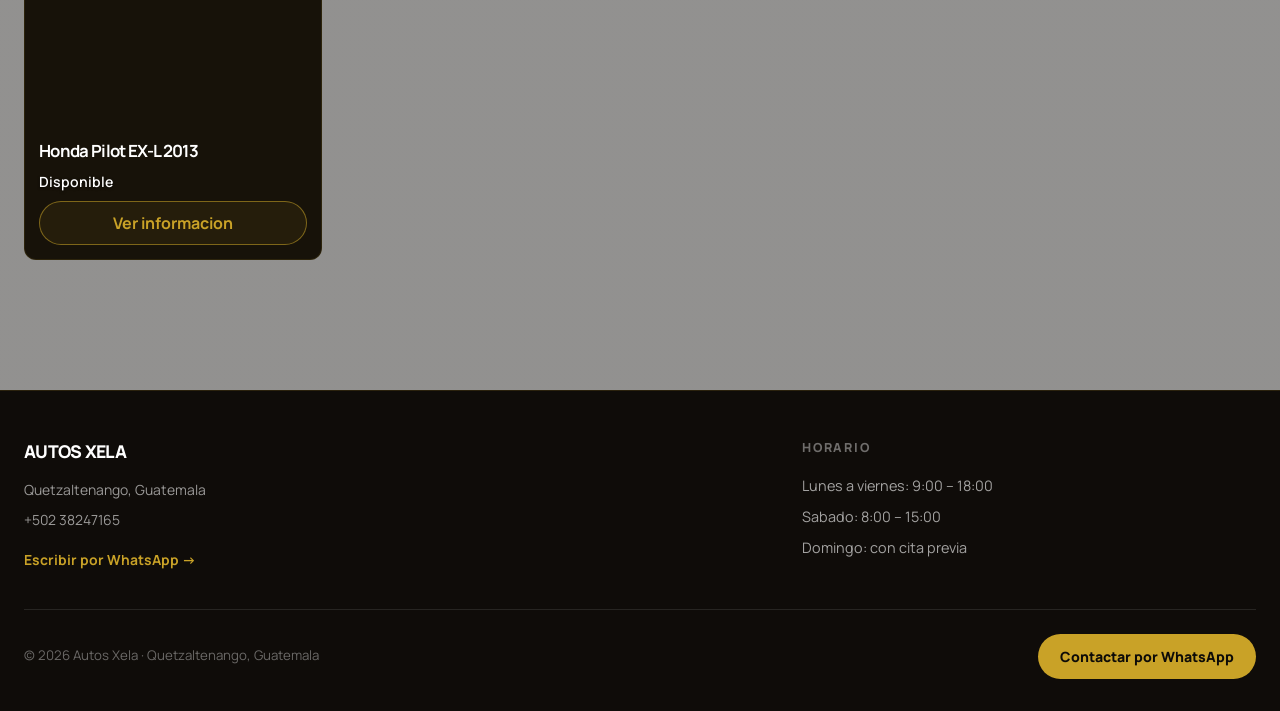
==== commit ee4b5cf1: "Simplificar sync: JSONBin solo guarda estados, IndexedDB guarda todo lo demas Co-Authored-By: Claude" ====
--- a/index.html
+++ b/index.html
@@ -319,17 +319,17 @@
     }
 
     async function loadCars() {
+      let cars = sanitizeCars(defaultCars);
       try {
-        const res  = await fetch(`https://api.jsonbin.io/v3/b/${BIN_ID}/latest`);
-        const data = await res.json();
-        const remote = data.record?.cars;
-        if (Array.isArray(remote) && remote.length > 0) {
-          carsCache = sanitizeCars(remote);
-          return carsCache;
+        const res      = await fetch(`https://api.jsonbin.io/v3/b/${BIN_ID}/latest`);
+        const data     = await res.json();
+        const statuses = data.record?.statuses;
+        if (statuses) {
+          cars = cars.map(car => ({ ...car, status: statuses[String(car.id)] ?? car.status }));
         }
       } catch (_) {}
-      carsCache = sanitizeCars(defaultCars);
-      return carsCache;
+      carsCache = cars;
+      return cars;
     }
 
     async function renderCars() {
--- a/style.css
+++ b/style.css
@@ -216,9 +216,10 @@
 
 .section-title p {
   margin-top: 14px;
-  color: var(--muted);
+  color: var(--text);
   max-width: 620px;
   line-height: 1.6;
+  text-shadow: 0 1px 4px rgba(0,0,0,0.8);
 }
 
 /* ── Form ──────────────────────────────────────── */
@@ -352,9 +353,10 @@
 }
 
 .car-status-text {
-  color: rgba(255, 255, 255, 0.65);
+  color: #fff;
   font-size: 0.88rem;
   font-weight: 600;
+  text-shadow: 0 1px 3px rgba(0,0,0,0.7);
 }
 
 .view-details-btn {
@@ -400,11 +402,12 @@
 }
 
 .why-header p {
-  color: var(--muted);
+  color: var(--text);
   font-size: 0.95rem;
   max-width: 460px;
   margin: 0 auto;
   line-height: 1.65;
+  text-shadow: 0 1px 4px rgba(0,0,0,0.8);
 }
 
 .why-grid {
@@ -652,7 +655,7 @@
   align-items: center;
   gap: 8px;
   margin-bottom: 28px;
-  color: var(--muted);
+  color: var(--text);
   font-size: 0.92rem;
   font-weight: 700;
   background: none;
@@ -660,6 +663,7 @@
   cursor: pointer;
   padding: 0;
   transition: color 0.15s;
+  text-shadow: 0 1px 4px rgba(0,0,0,0.8);
 }
 
 .car-back-btn:hover {
@@ -901,7 +905,7 @@
 .car-body-description {
   font-size: 0.95rem;
   line-height: 1.75;
-  color: var(--muted);
+  color: var(--text);
   padding: 20px 0 4px;
   border-bottom: 1px solid var(--line);
   margin-bottom: 8px;
@@ -982,8 +986,9 @@
 .car-loading {
   text-align: center;
   padding: 80px 20px;
-  color: var(--muted);
+  color: var(--text);
   font-size: 1.1rem;
+  text-shadow: 0 1px 4px rgba(0,0,0,0.8);
 }
 
 /* ── Responsive ────────────────────────────────── */
